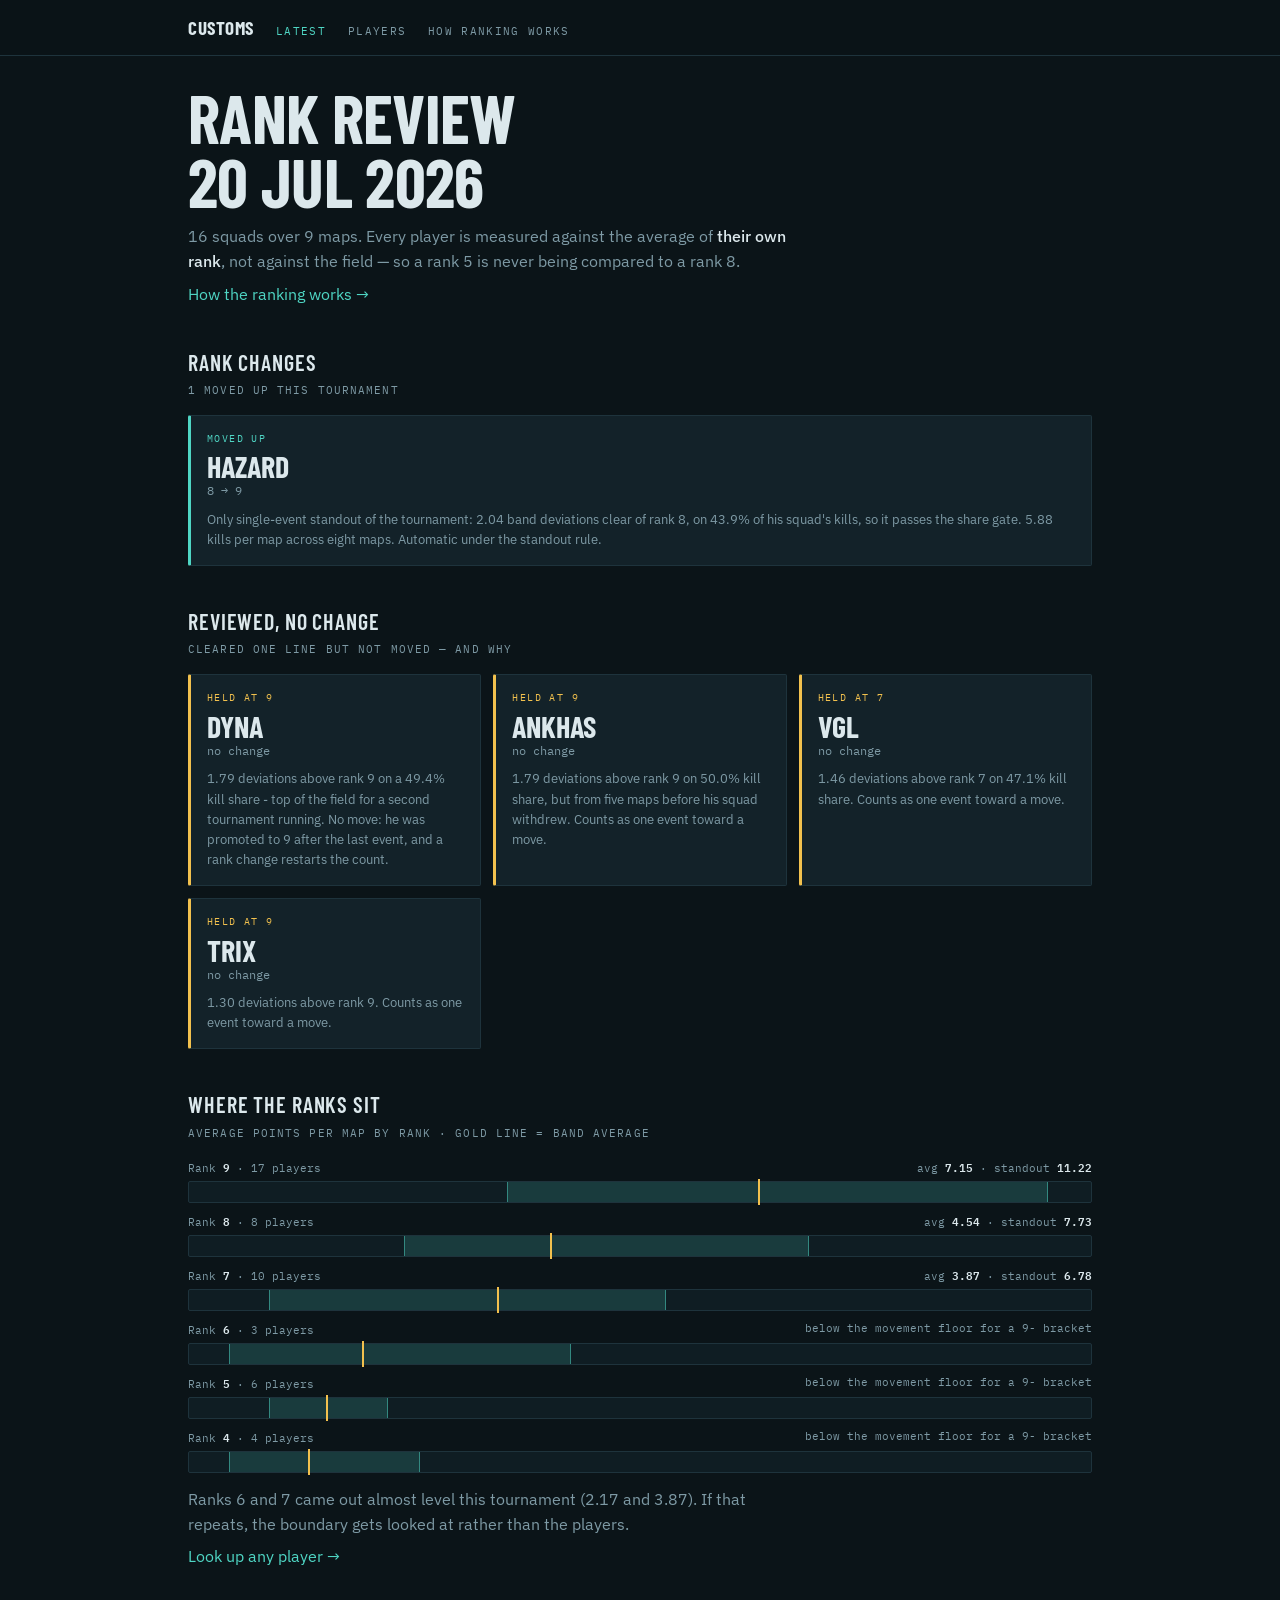
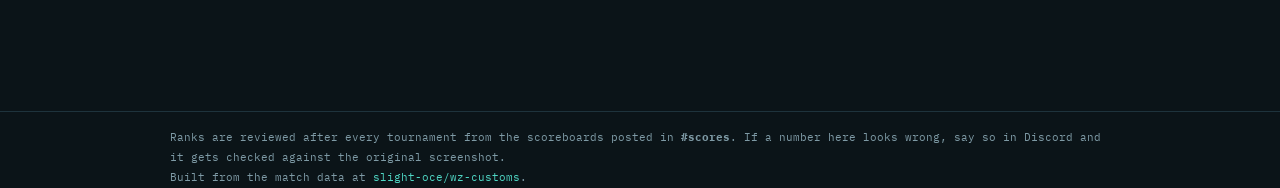
==== docs/index.html @ b714f72f "add docs/index.html" ====
<!DOCTYPE html>
<html lang="en"><head><meta charset="utf-8">
<meta name="viewport" content="width=device-width,initial-scale=1">
<title>Customs — rankings</title>
<link rel="preconnect" href="https://fonts.googleapis.com">
<link rel="preconnect" href="https://fonts.gstatic.com" crossorigin>
<link href="https://fonts.googleapis.com/css2?family=Barlow+Condensed:wght@400;600;700&family=IBM+Plex+Mono:wght@400;500;600&family=IBM+Plex+Sans:wght@400;500&display=swap" rel="stylesheet">
<style>
:root{--field:#0B1418;--panel:#132229;--panel2:#0F1D23;--grid:#1E333C;
 --ink:#DCE8EC;--mute:#7E9AA5;--up:#4FD6C4;--gold:#F2C14E;--warn:#E08A45;
 --disp:"Barlow Condensed",Impact,sans-serif;--body:"IBM Plex Sans",system-ui,sans-serif;
 --mono:"IBM Plex Mono",ui-monospace,monospace}
*{box-sizing:border-box}
body{margin:0;background:var(--field);color:var(--ink);font-family:var(--body);line-height:1.55;
 -webkit-font-smoothing:antialiased}
a{color:var(--up);text-decoration:none}
a:hover{text-decoration:underline}
:focus-visible{outline:2px solid var(--up);outline-offset:2px}
.wrap{max-width:940px;margin:0 auto;padding:0 18px 80px}
nav{position:sticky;top:0;z-index:20;background:rgba(11,20,24,.94);backdrop-filter:blur(8px);
 border-bottom:1px solid var(--grid);margin-bottom:30px}
.navin{max-width:940px;margin:0 auto;padding:13px 18px;display:flex;align-items:baseline;gap:22px;flex-wrap:wrap}
.brand{font-family:var(--disp);font-weight:700;text-transform:uppercase;font-size:19px;
 letter-spacing:.03em;color:var(--ink)}
nav a.lk{font-family:var(--mono);font-size:11px;letter-spacing:.12em;text-transform:uppercase;color:var(--mute)}
nav a.lk.on,nav a.lk:hover{color:var(--up);text-decoration:none}
h1{font-family:var(--disp);font-weight:700;text-transform:uppercase;line-height:.94;
 font-size:clamp(36px,8vw,68px);letter-spacing:-.01em;margin:14px 0 10px}
h2{font-family:var(--disp);text-transform:uppercase;letter-spacing:.04em;font-size:22px;
 font-weight:600;margin:38px 0 3px}
.sub{font-family:var(--mono);font-size:11px;letter-spacing:.1em;text-transform:uppercase;
 color:var(--mute);margin:0 0 16px}
.lede{font-size:16px;color:var(--mute);max-width:62ch;margin:0 0 8px}
.lede b{color:var(--ink);font-weight:500}
.cards{display:grid;grid-template-columns:repeat(auto-fit,minmax(240px,1fr));gap:12px}
.c{background:var(--panel);border:1px solid var(--grid);border-left:3px solid var(--up);
 border-radius:2px;padding:15px 16px}
.c.hold{border-left-color:var(--gold)}
.c .tag{font-family:var(--mono);font-size:10px;letter-spacing:.14em;text-transform:uppercase;color:var(--up)}
.c.hold .tag{color:var(--gold)}
.c .nm{font-family:var(--disp);font-size:30px;font-weight:700;text-transform:uppercase;line-height:1;margin:5px 0 1px}
.c .mv{font-family:var(--mono);font-size:12px;color:var(--mute);margin-bottom:9px}
.c p{font-size:13px;color:var(--mute);margin:0}
.bandbar{margin:0 0 9px}
.bandbar .lb{display:flex;justify-content:space-between;font-family:var(--mono);font-size:11px;
 color:var(--mute);margin-bottom:4px}
.bandbar .lb b{color:var(--ink);font-weight:600}
.track{position:relative;height:22px;background:var(--panel2);border:1px solid var(--grid);border-radius:2px}
.rng{position:absolute;top:0;bottom:0;background:rgba(79,214,196,.16);border-left:1px solid rgba(79,214,196,.5);
 border-right:1px solid rgba(79,214,196,.5)}
.avg{position:absolute;top:-3px;bottom:-3px;width:2px;background:var(--gold)}
.you{position:absolute;top:50%;width:11px;height:11px;margin:-5.5px 0 0 -5.5px;border-radius:50%;
 background:var(--up);border:2px solid var(--field);box-shadow:0 0 0 1px var(--up)}
table{border-collapse:collapse;width:100%;font-family:var(--mono);font-size:12.5px}
th{text-align:right;padding:8px 9px;font-size:10px;letter-spacing:.09em;text-transform:uppercase;
 color:var(--mute);border-bottom:1px solid var(--grid);white-space:nowrap}
th:first-child,td:first-child{text-align:left}
td{padding:7px 9px;text-align:right;border-bottom:1px solid rgba(30,51,60,.5)}
tbody tr:hover{background:rgba(79,214,196,.05)}
.bhead{font-family:var(--disp);text-transform:uppercase;font-size:17px;font-weight:600;
 letter-spacing:.03em;margin:26px 0 2px}
.bmeta{font-family:var(--mono);font-size:10.5px;color:var(--mute);margin-bottom:7px}
.stats{display:grid;grid-template-columns:repeat(auto-fit,minmax(108px,1fr));gap:1px;
 background:var(--grid);border:1px solid var(--grid);border-radius:2px;margin:0 0 18px}
.st{background:var(--panel);padding:12px 13px}
.st .k{font-family:var(--mono);font-size:9.5px;letter-spacing:.11em;text-transform:uppercase;color:var(--mute)}
.st .v{font-family:var(--disp);font-size:29px;font-weight:700;line-height:1.05;margin-top:2px}
.verdict{border:1px solid var(--grid);border-left:3px solid var(--gold);background:var(--panel);
 padding:14px 16px;border-radius:2px;margin:0 0 18px}
.verdict.near{border-left-color:var(--up)}
.verdict h3{font-family:var(--disp);text-transform:uppercase;font-size:17px;font-weight:600;margin:0 0 5px}
.verdict p{margin:0;font-size:13.5px;color:var(--mute)}
.verdict p b{color:var(--ink);font-weight:500}
.flagbox{border-left:2px solid var(--warn);padding:9px 0 9px 13px;margin:14px 0 0;
 font-size:13px;color:var(--mute)}
.q{border-left:1px solid var(--grid);padding-left:20px;margin:0}
.q>div{margin:0 0 20px;position:relative}
.q>div:before{content:"";position:absolute;left:-24.5px;top:8px;width:8px;height:8px;
 background:var(--field);border:1.5px solid var(--up);border-radius:50%}
.q h3{font-family:var(--disp);text-transform:uppercase;font-size:16px;font-weight:600;margin:0 0 4px}
.q p{margin:0;font-size:14px;color:var(--mute)}
code{font-family:var(--mono);font-size:12px;background:var(--panel);padding:1px 5px;
 border-radius:2px;color:var(--gold)}
.srch{width:100%;background:var(--panel2);border:1px solid var(--grid);border-radius:2px;
 color:var(--ink);font-family:var(--mono);font-size:13px;padding:10px 12px;margin:0 0 16px}
.srch:focus{outline:none;border-color:var(--up)}
.back{font-family:var(--mono);font-size:11px;letter-spacing:.1em;text-transform:uppercase}
footer{border-top:1px solid var(--grid);margin-top:54px;padding-top:16px;
 font-family:var(--mono);font-size:11px;color:var(--mute);line-height:1.8}
@media(max-width:560px){.wrap{padding:0 13px 60px}}
@media(prefers-reduced-motion:reduce){*{transition:none!important}}
</style></head><body>
<nav><div class="navin">
  <span class="brand">Customs</span>
  <a class="lk" href="#/">Latest</a>
  <a class="lk" href="#/players">Players</a>
  <a class="lk" href="#/rules">How ranking works</a>
</div></nav>
<div class="wrap" id="app"></div>
<footer><div class="wrap" style="padding:0">
  Ranks are reviewed after every tournament from the scoreboards posted in
  <b>#scores</b>. If a number here looks wrong, say so in Discord and it gets checked
  against the original screenshot.<br>
  Built from the match data at <a href="https://github.com/slight-oce/wz-customs">slight-oce/wz-customs</a>.
</div></footer>
<script>
let DATA=null, T=null;
const $=s=>document.querySelector(s);
const esc=s=>String(s).replace(/[&<>"]/g,c=>({'&':'&amp;','<':'&lt;','>':'&gt;','"':'&quot;'}[c]));
const f=(v,d)=>v==null?'&mdash;':(+v).toFixed(d);
const dateFmt=d=>{const p=d.split('-');
  return p[2]+' '+['Jan','Feb','Mar','Apr','May','Jun','Jul','Aug','Sep','Oct','Nov','Dec'][+p[1]-1]+' '+p[0];};

fetch('./data.json').then(r=>r.json()).then(j=>{
  DATA=j; T=j.tournaments[j.tournaments.length-1]; route();
}).catch(function(){$('#app').innerHTML='<h1>Not built yet</h1><p class="lede">Run '+
  '<code>python scripts/build.py --public</code> and push.</p>';});

addEventListener('hashchange',route);

function route(){
  if(!DATA)return;
  const h=location.hash.replace(/^#\/?/,'').split('/');
  document.querySelectorAll('nav a.lk').forEach(a=>a.classList.remove('on'));
  let v;
  if(h[0]==='rules'){v=rules(); mark(2);}
  else if(h[0]==='players'){v=players(); mark(1);}
  else if(h[0]==='p'&&h[1]){v=player(decodeURIComponent(h[1]));}
  else {v=home(); mark(0);}
  $('#app').innerHTML=v; scrollTo(0,0);
  const s=$('#psearch');
  if(s){s.addEventListener('input',function(e){filter(e.target.value);});s.focus();}
}
function mark(i){document.querySelectorAll('nav a.lk')[i].classList.add('on');}
function name(id){const p=T.players.find(x=>x.id===id);return p?p.p:id;}

function bands(){
  const ks=Object.keys(T.bands).map(Number).sort(function(a,b){return b-a;});
  const max=Math.max.apply(null,ks.map(function(k){return T.bands[k].hi;}))*1.05;
  return ks.map(function(k){const b=T.bands[k];
    return '<div class="bandbar">'+
      '<div class="lb"><span>Rank <b>'+k+'</b> &middot; '+b.n+' players</span>'+
      '<span>'+(b.small?(b.why||'no automatic movement')
        :'avg <b>'+b.mean.toFixed(2)+'</b> &middot; standout <b>'+b.standout_at.toFixed(2)+'</b>')+
      '</span></div>'+
      '<div class="track">'+
        '<div class="rng" style="left:'+(b.lo/max*100)+'%;width:'+((b.hi-b.lo)/max*100)+'%"></div>'+
        '<div class="avg" style="left:'+(b.mean/max*100)+'%"></div>'+
      '</div></div>';}).join('');
}

function home(){
  const promos=T.decisions.filter(function(d){return d.direction==='promote';});
  const holds=T.decisions.filter(function(d){return d.direction==='hold';});
  return '<h1>Rank review<br>'+dateFmt(T.date)+'</h1>'+
  '<p class="lede">'+T.teams.length+' squads over '+T.meta.map_count+' maps. Every player is '+
  'measured against the average of <b>their own rank</b>, not against the field &mdash; so a '+
  'rank 5 is never being compared to a rank 8.</p>'+
  '<p class="lede"><a href="#/rules">How the ranking works &rarr;</a></p>'+
  '<h2>Rank changes</h2><p class="sub">'+promos.length+' moved up this tournament</p>'+
  '<div class="cards">'+promos.map(function(d){return '<div class="c">'+
    '<div class="tag">Moved up</div><div class="nm">'+esc(name(d.player_id))+'</div>'+
    '<div class="mv">'+d.from_rank+' &rarr; '+d.to_rank+'</div><p>'+esc(d.reason)+'</p></div>';}).join('')+'</div>'+
  (holds.length?'<h2>Reviewed, no change</h2><p class="sub">Cleared one line but not moved &mdash; and why</p>'+
   '<div class="cards">'+holds.map(function(d){return '<div class="c hold">'+
     '<div class="tag">Held at '+d.from_rank+'</div><div class="nm">'+esc(name(d.player_id))+'</div>'+
     '<div class="mv">no change</div><p>'+esc(d.reason)+'</p></div>';}).join('')+'</div>':'')+
  '<h2>Where the ranks sit</h2><p class="sub">Average points per map by rank &middot; gold line = band average</p>'+
  bands()+
  '<p class="lede" style="margin-top:14px">Ranks 6 and 7 came out almost level this tournament ('+
  T.bands['6'].mean+' and '+T.bands['7'].mean+'). If that repeats, the boundary gets looked at '+
  'rather than the players.</p>'+
  '<p class="lede"><a href="#/players">Look up any player &rarr;</a></p>';
}

function players(){
  const ks=Object.keys(T.bands).map(Number).sort(function(a,b){return b-a;});
  const un=T.players.filter(function(p){return !p.rk;});
  return '<h1>Players</h1><p class="lede">Grouped by rank, alphabetical inside each. '+
  'Tap a name for that player\'s full breakdown.</p>'+
  '<input class="srch" id="psearch" placeholder="Filter by name…" autocomplete="off">'+
  '<div id="plist">'+ks.map(function(k){
    return group(k,T.players.filter(function(p){return p.rk===k;}));}).join('')+
  (un.length?group('&mdash;',un,'no rank on record'):'')+'</div>';
}
function group(k,rows,note){
  const b=T.bands[k];
  return '<div class="grp"><div class="bhead">Rank '+k+'</div>'+
    '<div class="bmeta">'+rows.length+' players'+
      (b?' &middot; band average '+b.mean.toFixed(2)+' pts/map':'')+
      (note?' &middot; '+note:'')+'</div>'+
    '<table><thead><tr><th>Player</th><th>Maps</th><th>Kills/map</th><th>Avg place</th>'+
    '<th>Kill share</th><th>Pts/map</th></tr></thead><tbody>'+
    rows.slice().sort(function(a,b){return a.p.toLowerCase().localeCompare(b.p.toLowerCase());})
      .map(function(p){return '<tr data-n="'+esc(p.p.toLowerCase())+'">'+
      '<td><a href="#/p/'+encodeURIComponent(p.id)+'">'+esc(p.p)+'</a></td>'+
      '<td>'+p.n+'</td><td>'+f(p.kpm,2)+'</td><td>'+f(p.plc,2)+'</td>'+
      '<td>'+(p.ks==null?'&mdash;':p.ks.toFixed(1)+'%')+'</td><td>'+f(p.ppm,2)+'</td></tr>';}).join('')+
    '</tbody></table></div>';
}
function filter(q){
  q=q.trim().toLowerCase();
  document.querySelectorAll('#plist tr[data-n]').forEach(function(tr){
    tr.style.display=(!q||tr.dataset.n.indexOf(q)>-1)?'':'none';});
  document.querySelectorAll('#plist .grp').forEach(function(g){
    const any=[].slice.call(g.querySelectorAll('tr[data-n]')).some(function(t){
      return t.style.display!=='none';});
    g.style.display=any?'':'none';});
}

function player(id){
  const p=T.players.find(function(x){return x.id===id;});
  if(!p)return '<h1>Not found</h1><p class="lede"><a href="#/players">Back to players</a></p>';
  const b=p.rk?T.bands[String(p.rk)]:null;
  const gap=b?p.ppm-b.mean:null;
  const dec=T.decisions.find(function(d){return d.player_id===id;});
  const th=2.5;
  let verdict;
  if(dec&&dec.direction==='promote'){
    verdict='<div class="verdict near"><h3>Promoted to rank '+dec.to_rank+'</h3><p>'+esc(dec.reason)+'</p></div>';
  }else if(dec&&dec.direction==='hold'){
    verdict='<div class="verdict"><h3>Considered, held at '+dec.from_rank+'</h3><p>'+esc(dec.reason)+'</p></div>';
  }else if(gap!=null&&gap>=th){
    verdict='<div class="verdict near"><h3>Above the review line this event</h3><p>You scored '+
      '<b>+'+gap.toFixed(2)+'</b> over your band. Clearing that line in <b>two of any three '+
      'tournaments</b> moves your rank. This event counts as one.</p></div>';
  }else if(gap!=null){
    verdict='<div class="verdict"><h3>No change this tournament</h3><p>Your band averaged '+
      '<b>'+b.mean.toFixed(2)+'</b> and your median map was <b>'+p.med.toFixed(2)+'</b>. '+
      'Neither review line was crossed.</p></div>';
  }else{
    verdict='<div class="verdict"><h3>No rank on record</h3><p>You aren\'t on the sign-up list '+
      'for this event, so there\'s no band to compare against. Get seeded before the next one '+
      'and these numbers start counting.</p></div>';
  }
  const flags=[];
  if(p.imp)flags.push('<b>'+p.imp+'</b> of your '+p.n+' maps had a squad total posted but no '+
    'scoreboard, so your share of those kills is estimated from your other maps. Post a squad '+
    'scoreboard and it becomes exact.');
  if(p.sqrank_vs_field!=null&&p.sqrank_vs_field<=-2)flags.push('Your squad\'s ranks totalled '+
    '<b>'+p.sqrank+'</b> against a field median of '+T.meta.rank_sum_median+' &mdash; '+
    Math.abs(p.sqrank_vs_field)+' light. That is recorded against this result and weighed in '+
    'any review.');
  if(p.n<T.meta.map_count)flags.push('You\'re recorded on <b>'+p.n+'</b> of '+T.meta.map_count+
    ' maps &mdash; the rest you didn\'t play.');
  const scale=b?b.hi*1.05:1;
  return '<p class="back"><a href="#/players">&larr; All players</a></p>'+
  '<h1>'+esc(p.p)+'</h1>'+
  '<p class="lede">'+(p.rk?'Rank <b>'+p.rk+'</b>':'Unranked')+' &middot; '+esc(p.team)+
    ' &middot; '+dateFmt(T.date)+'</p>'+
  '<div class="stats">'+
    '<div class="st"><div class="k">Points / map</div><div class="v">'+f(p.ppm,2)+'</div></div>'+
    '<div class="st"><div class="k">Kills / map</div><div class="v">'+f(p.kpm,2)+'</div></div>'+
    '<div class="st"><div class="k">Avg placement</div><div class="v">'+f(p.plc,1)+'</div></div>'+
    '<div class="st"><div class="k">Kill share</div><div class="v">'+(p.ks==null?'&mdash;':p.ks.toFixed(0)+'%')+'</div></div>'+
    '<div class="st"><div class="k">Maps</div><div class="v">'+p.n+'</div></div>'+
    (p.sqrank?'<div class="st"><div class="k">Squad rank sum</div><div class="v">'+p.sqrank+'</div></div>':'')+
  '</div>'+verdict+
  (b?'<h2>You against rank '+p.rk+'</h2>'+
   '<p class="sub">Where your points/map sits inside your own band</p>'+
   '<div class="bandbar"><div class="lb"><span>Rank <b>'+p.rk+'</b> &middot; '+b.n+' players</span>'+
   '<span>band average <b>'+b.mean.toFixed(2)+'</b></span></div><div class="track">'+
   '<div class="rng" style="left:'+(b.lo/scale*100)+'%;width:'+((b.hi-b.lo)/scale*100)+'%"></div>'+
   '<div class="avg" style="left:'+(b.mean/scale*100)+'%"></div>'+
   '<div class="you" style="left:'+Math.min(p.ppm/scale*100,99)+'%"></div>'+
   '</div></div>'+
   '<p class="lede" style="font-size:14px">Kill share is how much of your squad\'s kills were '+
   'yours &mdash; it\'s there so carrying a weak squad and riding a strong one don\'t look the '+
   'same.</p>':'')+
  (flags.length?'<div class="flagbox"><b>About your data</b><br>'+flags.join('<br><br>')+'</div>':'');
}

function rules(){
  return '<h1>How ranking works</h1>'+
  '<p class="lede">Published so it can be checked. Nothing below is decided after the fact '+
  '&mdash; the rule is fixed before the tournament and applied to whatever the scoreboards say.</p>'+
  '<h2>Scoring</h2><p class="sub">Per player, per map</p>'+
  '<p class="lede">Your points for a map are <b>your own kills &times; your squad\'s placement '+
  'multiplier</b>. Your kills, not the squad\'s &mdash; so a good game on a squad that goes out '+
  'early still counts, and a quiet game on a winning squad doesn\'t hide.</p>'+
  '<table><thead><tr><th>Placement</th><th>Multiplier</th></tr></thead><tbody>'+
  '<tr><td>1st</td><td>1.6&times;</td></tr><tr><td>2nd &ndash; 5th</td><td>1.4&times;</td></tr>'+
  '<tr><td>6th &ndash; 10th</td><td>1.2&times;</td></tr><tr><td>11th +</td><td>1.0&times;</td></tr>'+
  '</tbody></table>'+
  '<h2>Comparison</h2><p class="sub">Against your own rank, never the field</p>'+
  '<p class="lede">Every rank has an average. Yours is compared to <b>that</b>, so being on a '+
  'stacked squad or a weak one washes out. This tournament:</p>'+bands()+
  '<h2>Your score for the night</h2>'+
  '<p class="lede">Your <b>median map</b>, not your average. Line your six maps up and take the '+
  'middle one. This matters: if you average them, giving up once you\'re out of contention drags '+
  'your score down hard, and that shouldn\'t be a route to an easier rank. Tanking the last two '+
  'maps of an event costs you <b>2.68</b> on an average and <b>0.35</b> on a median. There is '+
  'nothing to gain by stopping.</p>'+
  '<h2>Two ways up, one way down</h2>'+
  '<p class="lede"><b>Standout.</b> Finish a single tournament <b>2.0 band deviations</b> clear '+
  'and you go up on the spot &mdash; but only if you took at least <b>30%</b> of your squad\'s '+
  'kills. An even three-way split is 33%, so the bar is just under carrying your share. A big '+
  'score built on a strong squad does not promote you on its own.</p>'+
  '<p class="lede"><b>Consistent.</b> <b>1.25 deviations</b> from your band, held for '+
  '<b>two tournaments running</b>, moves you either way. This is the route for players who sit '+
  'above or below their rank week after week without ever spiking.</p>'+
  '<p class="lede"><b>There is no single-event demotion.</b> One bad night moves nobody, whatever '+
  'your rank. Six maps is not enough to judge anyone on, and a rank you can lose in one night is '+
  'a rank worth throwing away once you are out of contention.</p>'+
  '<p class="lede">The lines are recomputed after every event rather than fixed, because bands '+
  'are not the same width. A flat threshold would make promotion out of a tight rank nearly '+
  'impossible and out of a wide one nearly automatic &mdash; last event a flat +2.50 was 0.8 '+
  'deviations in rank 8 and 3.8 in rank 6.</p>'+
  '<p class="lede">A demotion can still be set aside for a stated reason &mdash; coming back from '+
  'a long break, illness, standing in for a squad short a player. The reason gets recorded '+
  'either way.</p>'+
  '<h2>Why some ranks don\'t move</h2>'+
  '<p class="lede">This is an <b>'+T.meta.bracket+'</b> bracket &mdash; anyone under rank '+
  (Number(T.meta.rank_cap)+1)+' can enter. In practice it fills with 8s and 7s, because those '+
  'are the strongest players eligible. The few lower-ranked players who enter have chosen to '+
  'play a field above themselves, so they are a self-selected group rather than a fair sample '+
  'of their rank &mdash; measuring them against each other says very little.</p>'+
  '<p class="lede">So <b>rank '+(Number(T.meta.movement_floor)-1)+' and below do not move '+
  'automatically here</b>, however many turn up. Nor does any rank with fewer than five '+
  'players present. Those stay a conversation rather than a calculation.</p>'+
  '<h2>Who you played with</h2>'+
  '<p class="lede">Lower-ranked players turn up to these &mdash; entry is cheap or free, some '+
  'just enjoy it, and some are filling a spot so the tournament runs. That is welcome and it is '+
  'not going to change, but it does mean rosters are not equal. Last event the ranks on a squad '+
  'totalled anywhere from <b>'+T.meta.rank_sum_lo+'</b> to <b>'+T.meta.rank_sum_hi+'</b>, '+
  'average '+T.meta.rank_sum_mean+'.</p>'+
  '<p class="lede">Your squad\'s total is recorded next to your result and put in front of '+
  'whoever reviews it. It is <b>not an automatic exemption</b> &mdash; a fixed cut-off would '+
  'make one rank point the whole decision, and would be something you could build on purpose. '+
  'It is weighed, and if it changes a decision that gets said out loud.</p>'+
  '<p class="lede"><b>Kill share</b> is the other half of it. It shows how much of your squad\'s '+
  'output was yours, so carrying a short-handed roster and being carried by a strong one do not '+
  'read the same.</p>'+
  '<h2>What this is for</h2>'+
  '<p class="lede">Ranks exist so brackets are competitive and entry is priced fairly. Sitting '+
  'below your real level means cheaper entry and access to capped events you have outgrown, so '+
  'the review is there to keep the ladder honest &mdash; not to hand out prizes. A rank change '+
  'is a correction, not a verdict on you.</p>'+
  '<p class="lede">That is also why the score is your <b>median</b> map and why a single bad '+
  'night never moves you down. Neither giving up mid-event nor quietly holding back across one '+
  'gets you anywhere.</p>'+
  '<h2>What moving up out of this bracket means</h2>'+
  '<p class="lede">This series is <b>'+T.meta.bracket+'</b>. Being promoted past rank '+
  T.meta.rank_cap+' means you have outgrown it and stop being eligible &mdash; that is the '+
  'point of it, but it does mean going up is a real move and not a badge. It is why it takes '+
  'two tournaments and not one.</p>'+
  '<h2>The numbers shortlist, a person decides</h2>'+
  '<p class="lede">Clearing the line puts you on the list. It is not automatic, because the '+
  'measure has known blind spots &mdash; the clearest being that it cannot tell whether your '+
  'points came from you or from the squad around you. Where the decision goes against what the '+
  'numbers said, that gets published with the reasoning, on this site, under '+
  '<a href="#/">the latest review</a>. You can see both and judge it.</p>'+
  '<h2>What isn\'t used, and why</h2><div class="q">'+
  '<div><h3>Redeploys</h3><p>It counts deaths you came back from, so dying early scores you '+
  '<em>fewer</em> of them. Squads finishing 11th&ndash;15th averaged fewer redeploys than squads '+
  'finishing 6th&ndash;10th. It measures how long you survived, not how well.</p></div>'+
  '<div><h3>Damage</h3><p>Tried and dropped. It\'s only legible on about half the posted '+
  'scoreboards, and transcribing it from photos of monitors proved unreliable enough that '+
  'several early conclusions had to be reversed. It isn\'t used for any decision.</p></div>'+
  '<div><h3>Eliminations</h3><p>Kills only. Eliminations count knocks that team-mates finish, '+
  'which double-counts squad play.</p></div>'+
  '<div><h3>Reputation</h3><p>Not a thing. Ranks move on what the scoreboards show.</p></div>'+
  '</div>'+
  '<h2>If you think a number is wrong</h2>'+
  '<p class="lede">Say so in Discord with the map number. Every squad result is stored with the '+
  'message it came from, so it gets checked against the original screenshot rather than argued '+
  'about. Corrections are normal &mdash; several were made to this tournament after it was first '+
  'scored.</p>'+
  '<div class="flagbox"><b>The most common cause of a wrong number is a missing scoreboard.</b> '+
  'If your squad posts a placement without a scoreboard, your individual kills have to be '+
  'estimated from your other maps. Post the squad scoreboard and that never happens.</div>'+
  '<h2>What isn\'t published here</h2>'+
  '<p class="lede">Promotions and near-misses are public. Demotions aren\'t &mdash; being moved '+
  'down is between you and the organisers. If you want the reasoning behind your own rank, ask '+
  'and you\'ll get the full breakdown.</p>';
}
</script></body></html>
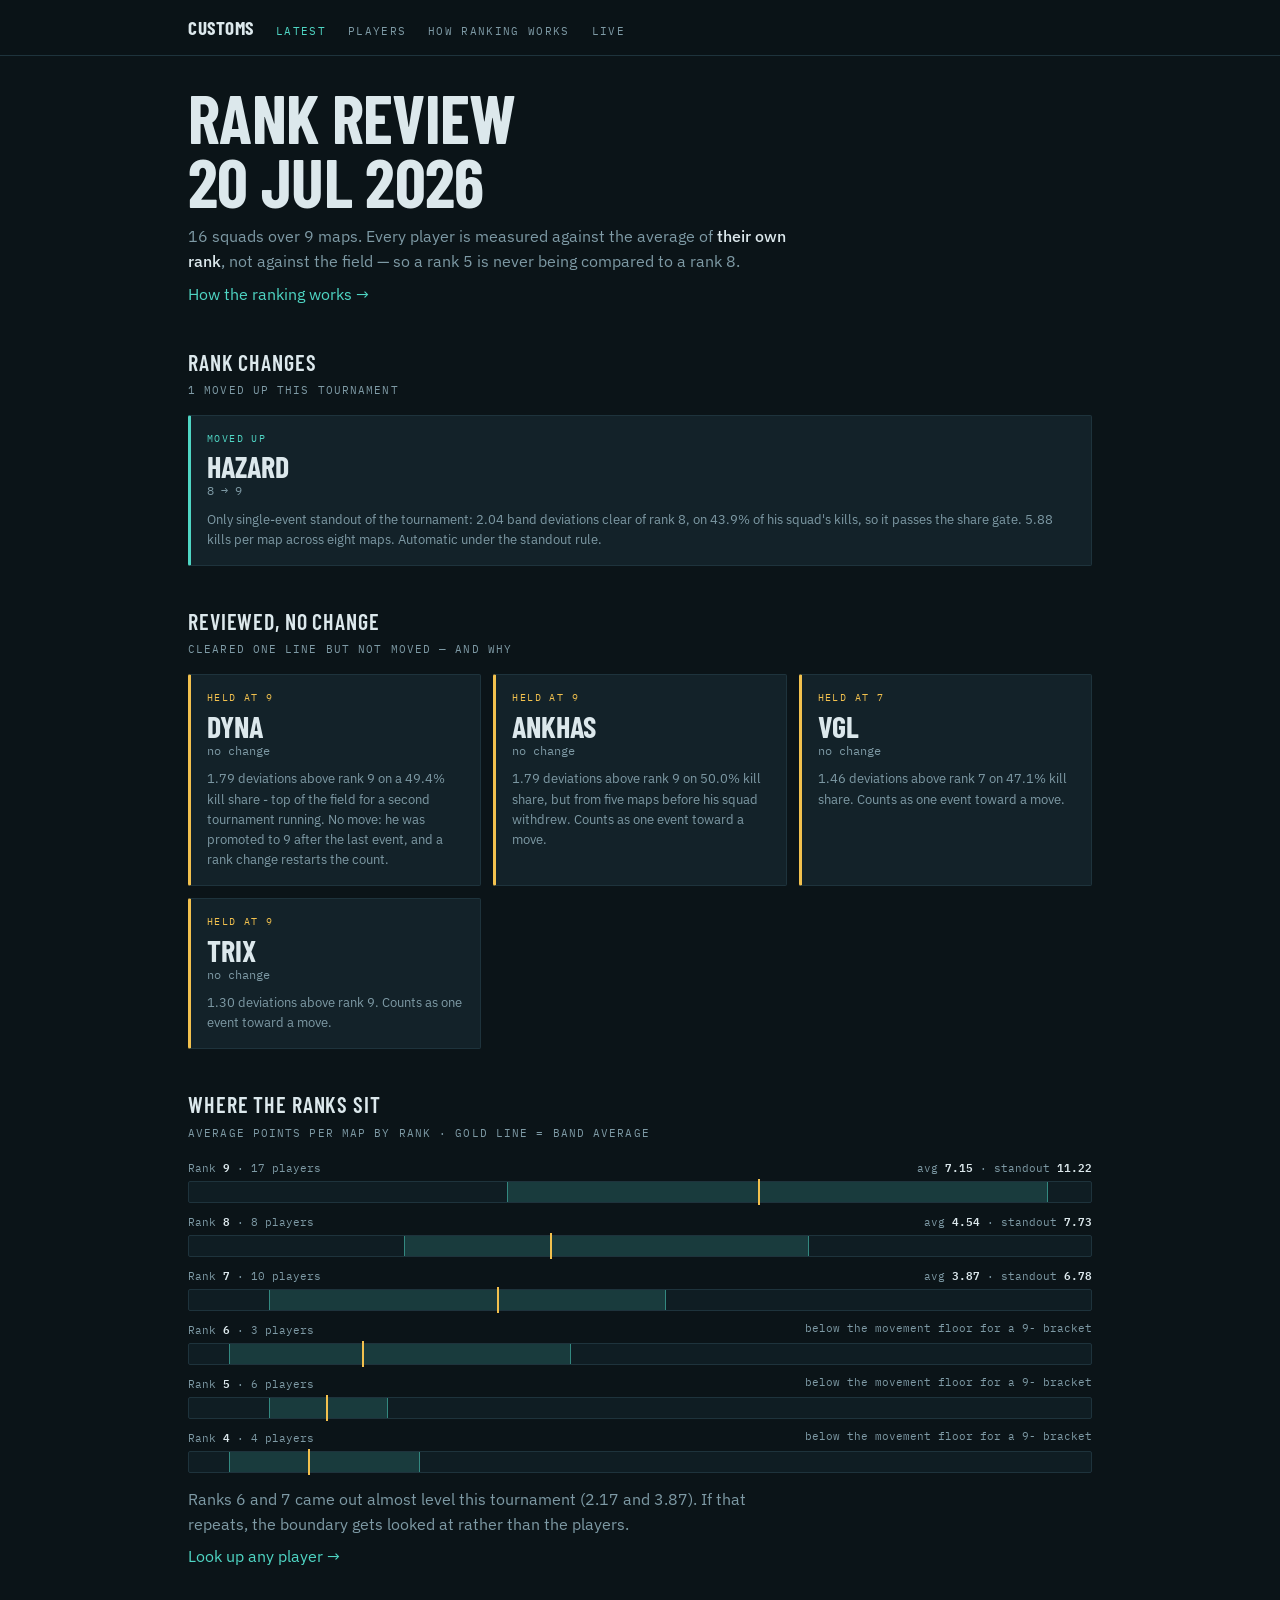
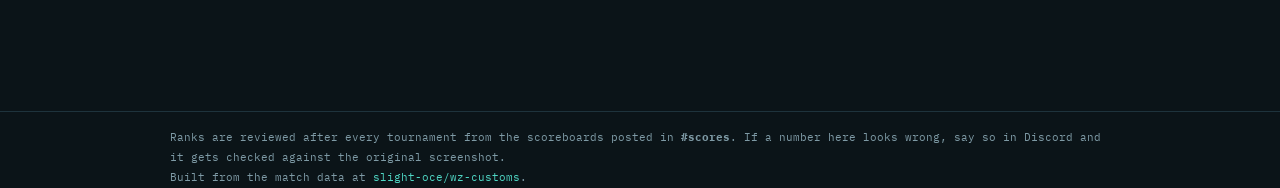
==== commit 4a6ab5ba: "Import the scoring workbook, publish a live leaderboard Results are entered on the 1UP+ spreadsheet " ====
--- a/docs/index.html
+++ b/docs/index.html
@@ -95,6 +95,7 @@
   <a class="lk" href="#/">Latest</a>
   <a class="lk" href="#/players">Players</a>
   <a class="lk" href="#/rules">How ranking works</a>
+  <a class="lk" href="live.html">Live</a>
 </div></nav>
 <div class="wrap" id="app"></div>
 <footer><div class="wrap" style="padding:0">
